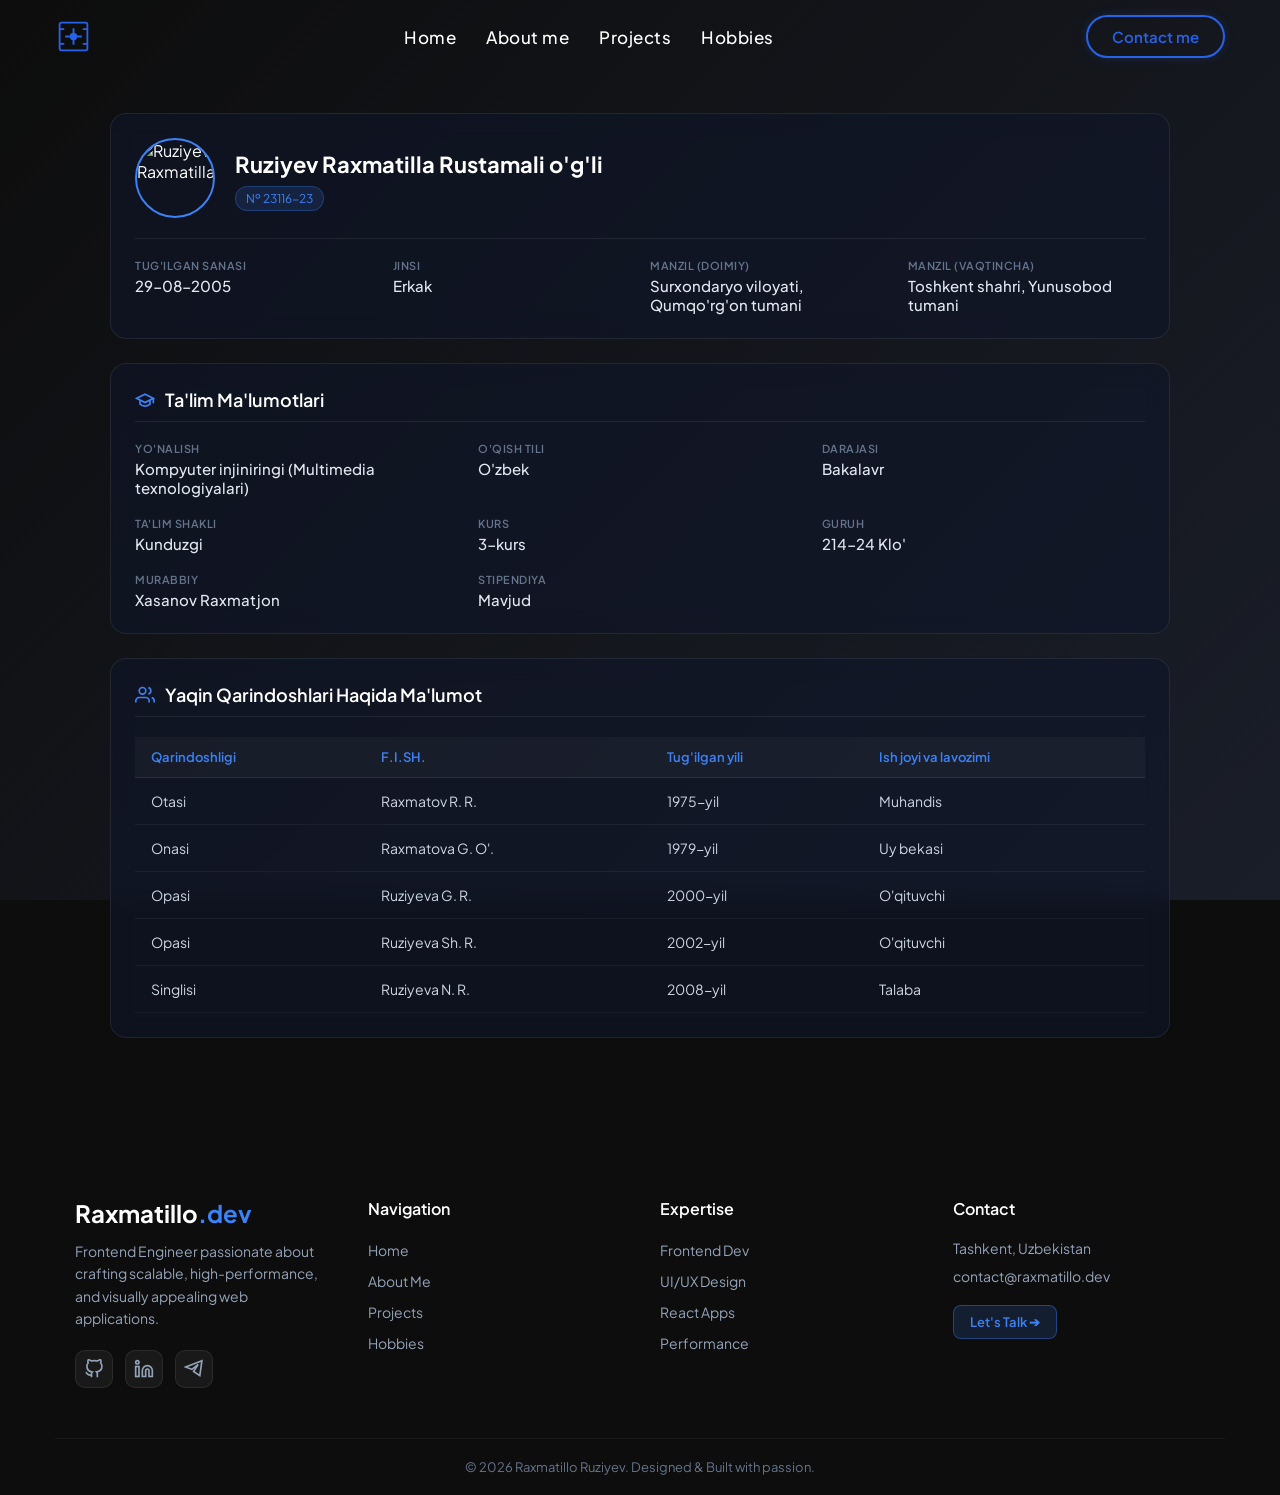
==== about.html @ 4145420a "jdhdh" ====
<!DOCTYPE html>
<html lang="en">

<head>
    <meta charset="UTF-8">
    <meta name="viewport" content="width=device-width, initial-scale=1.0">
    <meta name="description" content="Raxmatillo Ruziyev — Frontend Engineer portfolio">
    <title>About me</title>

    <!-- Google Fonts -->
    <link rel="preconnect" href="https://fonts.googleapis.com">
    <link rel="preconnect" href="https://fonts.gstatic.com" crossorigin>
    <link href="https://fonts.googleapis.com/css2?family=Plus+Jakarta+Sans:wght@400;500;600;700&display=swap"
        rel="stylesheet">

    <!-- Asosiy stillar -->
    <link rel="stylesheet" href="./main.css">
</head>

<body>
    <div class="container">

        <!-- ================= NAVBAR ================= -->
        <nav class="navbar">
            <!-- Logotip -->
            <a href="#home" class="brand" aria-label="Home">
                <div class="ai-logo-box">
                    <svg viewBox="0 0 40 40" fill="none" xmlns="http://www.w3.org/2000/svg">
                        <rect x="5" y="5" width="30" height="30" rx="2" stroke="var(--brand)" stroke-width="2" />
                        <path d="M12 20H28M20 12V28" stroke="var(--brand)" stroke-width="2" stroke-linecap="square" />
                        <circle cx="20" cy="20" r="4" fill="var(--brand)" />
                        <path d="M5 12H10M30 12H35M5 28H10M30 28H35" stroke="var(--brand)" stroke-width="2" />
                    </svg>
                </div>
            </a>

            <!-- Menyu linklari -->
            <ul class="nav-list">
                <li class="nav-item"><a href="./index.html" class="nav-link">Home</a></li>
                <li class="nav-item"><a href="#about" class="nav-link">About me</a></li>
                <li class="nav-item"><a href="./project.html" class="nav-link">Projects</a></li>
                <li class="nav-item"><a href="#hobby" class="nav-link">Hobbies</a></li>
            </ul>

            <!-- "Contact me" tugmasi (JS orqali #contact ga olib boradi) -->
            <div class="nav-action">
                <button class="nav-btn">Contact me</button>
            </div>
        </nav>

        <main class="cv-container">

            <!-- 1-JADVAL: Shaxsiy Ma'lumotlar -->
            <section class="cv-card">
                <div class="cv-header">
                    <div class="cv-avatar-box">
                        <img src="./img/me.jpg" alt="Ruziyev Raxmatilla" class="cv-avatar">
                    </div>
                    <div class="cv-title-box">
                        <h1 class="cv-name">Ruziyev Raxmatilla Rustamali o'g'li</h1>
                        <span class="cv-badge">№ 23116-23</span>
                    </div>
                </div>

                <div class="cv-grid col-4">
                    <div class="cv-item">
                        <span class="cv-label">TUG'ILGAN SANASI</span>
                        <span class="cv-value">29-08-2005</span>
                    </div>
                    <div class="cv-item">
                        <span class="cv-label">JINSI</span>
                        <span class="cv-value">Erkak</span>
                    </div>
                    <div class="cv-item">
                        <span class="cv-label">MANZIL (DOIMIY)</span>
                        <span class="cv-value">Surxondaryo viloyati, Qumqo'rg'on tumani</span>
                    </div>
                    <div class="cv-item">
                        <span class="cv-label">MANZIL (VAQTINCHA)</span>
                        <span class="cv-value">Toshkent shahri, Yunusobod tumani</span>
                    </div>
                </div>
            </section>

            <!-- 2-JADVAL: Ta'lim Ma'lumotlari -->
            <section class="cv-card">
                <div class="cv-section-title">
                    <svg width="20" height="20" viewBox="0 0 24 24" fill="none" stroke="#3b82f6" stroke-width="2">
                        <path d="M22 10v6M2 10l10-5 10 5-10 5z" />
                        <path d="M6 12v5c3 3 9 3 12 0v-5" />
                    </svg>
                    <h2>Ta'lim Ma'lumotlari</h2>
                </div>

                <div class="cv-grid col-2">
                    <div class="cv-item">
                        <span class="cv-label">YO'NALISH</span>
                        <span class="cv-value">Kompyuter injiniringi (Multimedia texnologiyalari)</span>
                    </div>
                    <div class="cv-item">
                        <span class="cv-label">O'QISH TILI</span>
                        <span class="cv-value">O'zbek</span>
                    </div>
                    <div class="cv-item">
                        <span class="cv-label">DARAJASI</span>
                        <span class="cv-value">Bakalavr</span>
                    </div>
                    <div class="cv-item">
                        <span class="cv-label">TA'LIM SHAKLI</span>
                        <span class="cv-value">Kunduzgi</span>
                    </div>
                    <div class="cv-item">
                        <span class="cv-label">KURS</span>
                        <span class="cv-value">3-kurs</span>
                    </div>
                    <div class="cv-item">
                        <span class="cv-label">GURUH</span>
                        <span class="cv-value">214-24 Klo'</span>
                    </div>
                    <div class="cv-item">
                        <span class="cv-label">MURABBIY</span>
                        <span class="cv-value">Xasanov Raxmatjon</span>
                    </div>
                    <div class="cv-item">
                        <span class="cv-label">STIPENDIYA</span>
                        <span class="cv-value">Mavjud</span>
                    </div>
                </div>
            </section>

            <!-- 3-JADVAL: Yaqin Qarindoshlar (Obyektivka formati) -->
            <section class="cv-card">
                <div class="cv-section-title">
                    <svg width="20" height="20" viewBox="0 0 24 24" fill="none" stroke="#3b82f6" stroke-width="2">
                        <path d="M17 21v-2a4 4 0 0 0-4-4H5a4 4 0 0 0-4 4v2" />
                        <circle cx="9" cy="7" r="4" />
                        <path d="M23 21v-2a4 4 0 0 0-3-3.87" />
                        <path d="M16 3.13a4 4 0 0 1 0 7.75" />
                    </svg>
                    <h2>Yaqin Qarindoshlari Haqida Ma'lumot</h2>
                </div>

                <div class="cv-table-wrapper">
                    <table class="cv-table">
                        <thead>
                            <tr>
                                <th>Qarindoshligi</th>
                                <th>F.I.SH.</th>
                                <th>Tug'ilgan yili</th>
                                <th>Ish joyi va lavozimi</th>
                            </tr>
                        </thead>
                        <tbody>
                            <tr>
                                <td>Otasi</td>
                                <td>Raxmatov R. R.</td>
                                <td>1975-yil</td>
                                <td>Muhandis</td>
                            </tr>
                            <tr>
                                <td>Onasi</td>
                                <td>Raxmatova G. O'.</td>
                                <td>1979-yil</td>
                                <td>Uy bekasi</td>
                            </tr>
                            <tr>
                                <td> Opasi</td>
                                <td>Ruziyeva G. R.</td>
                                <td>2000-yil</td>
                                <td>O'qituvchi</td>
                            </tr>
                            <tr>
                                <td> Opasi</td>
                                <td>Ruziyeva Sh. R.</td>
                                <td>2002-yil</td>
                                <td>O'qituvchi</td>
                            </tr>
                            <tr>
                                <td> Singlisi</td>
                                <td>Ruziyeva N. R.</td>
                                <td>2008-yil</td>
                                <td>Talaba</td>
                            </tr>
                        </tbody>
                    </table>
                </div>
            </section>

        </main>
        <!-- ================= FOOTER (Contact tugmasi shu yerga olib keladi) ================= -->
        <footer id="contact" class="footer-section">
            <div class="footer-container">

                <!-- 1-ustun: qisqa bio va ijtimoiy tarmoqlar -->
                <div class="footer-col footer-brand">
                    <h3 class="footer-logo">Raxmatillo<span>.dev</span></h3>
                    <p class="footer-bio">
                        Frontend Engineer passionate about crafting scalable, high-performance, and visually appealing
                        web applications.
                    </p>
                    <div class="footer-socials">
                        <a href="https://github.com/raxmatillo-ruziyev" target="_blank" rel="noopener noreferrer"
                            aria-label="GitHub">
                            <svg width="20" height="20" viewBox="0 0 24 24" fill="none" stroke="currentColor"
                                stroke-width="2">
                                <path
                                    d="M9 19c-5 1.5-5-2.5-7-3m14 6v-3.87a3.37 3.37 0 0 0-.94-2.61c3.14-.35 6.44-1.54 6.44-7A5.44 5.44 0 0 0 20 4.77 5.07 5.07 0 0 0 19.91 1S18.73.65 16 2.48a13.38 13.38 0 0 0-7 0C6.27.65 5.09 1 5.09 1A5.07 5.07 0 0 0 5 4.77a5.44 5.44 0 0 0-1.5 3.78c0 5.42 3.3 6.61 6.44 7A3.37 3.37 0 0 0 9 18.13V22" />
                            </svg>
                        </a>
                        <a href="https://www.linkedin.com/in/raxmatillo-ruziyev-4a2402324/?isSelfProfile=true"
                            target="_blank" rel="noopener noreferrer" aria-label="LinkedIn">
                            <svg width="20" height="20" viewBox="0 0 24 24" fill="none" stroke="currentColor"
                                stroke-width="2">
                                <path
                                    d="M16 8a6 6 0 0 1 6 6v7h-4v-7a2 2 0 0 0-2-2 2 2 0 0 0-2 2v7h-4v-7a6 6 0 0 1 6-6z" />
                                <rect x="2" y="9" width="4" height="12" />
                                <circle cx="4" cy="4" r="2" />
                            </svg>
                        </a>
                        <a href="https://t.me/student_tuit" target="_blank" rel="noopener noreferrer"
                            aria-label="Telegram">
                            <svg width="20" height="20" viewBox="0 0 24 24" fill="none" stroke="currentColor"
                                stroke-width="2">
                                <path d="M21.5 2L2 9.5l7.5 3L17 6.5l-5.5 8.5 7.5 5L21.5 2z" />
                            </svg>
                        </a>
                    </div>
                </div>

                <!-- 2-ustun: navigatsiya -->
                <div class="footer-col">
                    <h4 class="footer-title">Navigation</h4>
                    <ul class="footer-links">
                        <li><a href="#home">Home</a></li>
                        <li><a href="./about.html">About Me</a></li>
                        <li><a href="#projects">Projects</a></li>
                        <li><a href="#hobby">Hobbies</a></li>
                    </ul>
                </div>

                <!-- 3-ustun: xizmatlar -->
                <div class="footer-col">
                    <h4 class="footer-title">Expertise</h4>
                    <ul class="footer-links">
                        <li><a href="#services">Frontend Dev</a></li>
                        <li><a href="#services">UI/UX Design</a></li>
                        <li><a href="#services">React Apps</a></li>
                        <li><a href="#services">Performance</a></li>
                    </ul>
                </div>

                <!-- 4-ustun: aloqa -->
                <div class="footer-col">
                    <h4 class="footer-title">Contact</h4>
                    <ul class="footer-contact-info">
                        <li>Tashkent, Uzbekistan</li>
                        <li><a href="mailto:contact@raxmatillo.dev">contact@raxmatillo.dev</a></li>
                    </ul>
                    <a href="mailto:contact@raxmatillo.dev" class="footer-cta-btn">Let's Talk ➔</a>
                </div>
            </div>

            <!-- Mualliflik huquqi -->
            <div class="footer-bottom">
                <p>© 2026 Raxmatillo Ruziyev. Designed & Built with passion.</p>
            </div>
        </footer>

    </div>

    <script src="./main.js"></script>
</body>

</html>
---- main.css ----
/* =====================================================
   1. O'ZGARUVCHILAR VA BAZAVIY STILLAR
   ===================================================== */

   :root {
    --brand: #2563eb;       /* Asosiy rang (logo, tugmalar, chiziqlar) */
    --brand-glow: #60a5fa;  /* Hover paytidagi porlash rangi */
  }
  
  /* Reset: barcha elementlarda bir xil o'lchov hisoblash */
  * {
    margin: 0;
    padding: 0;
    box-sizing: border-box;
  }
  
  html {
    background-color: #0d0d0d; /* Gradient tugagan joyda ham qorong'i fon */
    scroll-behavior: smooth;   /* Anchor linklarda silliq scroll (JS kerak emas) */
  }
  
  body {
    font-family: 'Plus Jakarta Sans', sans-serif;
    color: #ffffff;
    min-height: 100vh;
    background: linear-gradient(135deg, #0d0d0d 0%, #1a1e29 100%);
    background-attachment: fixed; /* Scroll paytida fon qimirlamaydi */
  }
  
  /* Bo'limlarga o'tganda sticky navbar tagida qolib ketmasligi uchun */
  section[id],
  footer[id] {
    scroll-margin-top: 80px;
  }
  
  .container {
    width: 100%;
    max-width: 1200px;
    margin: 0 auto;
    padding: 0 15px;
  }
  
  
  /* =====================================================
     2. NAVBAR
     ===================================================== */
  
  .navbar {
    display: flex;
    align-items: center;
    justify-content: space-between;
    padding: 15px 0;
    position: sticky;
    top: 0;
    z-index: 100;
    transition: all 0.3s ease;
  }
  
  /* JS scroll > 50px bo'lganda shu klassni qo'shadi (xira oyna effekti) */
  .navbar.scrolled {
    background: rgba(13, 13, 13, 0.8);
    backdrop-filter: blur(10px);
    padding: 10px 0;
    border-bottom: 1px solid rgba(255, 255, 255, 0.1);
  }
  
  /* --- Logotip --- */
  .brand {
    display: flex;
    align-items: center;
    text-decoration: none;
  }
  
  .ai-logo-box {
    width: 37px;
    height: 37px;
    transition: transform 0.3s ease, filter 0.3s ease;
  }
  
  /* Hover: logo o'z rangida neon kabi porlaydi */
  .brand:hover .ai-logo-box {
    transform: scale(1.08);
    filter: drop-shadow(0 0 10px var(--brand)) drop-shadow(0 0 20px var(--brand));
  }
  
  /* --- Menyu linklari --- */
  .nav-list {
    display: flex;
    gap: 30px;
    list-style: none;
  }
  
  .nav-link {
    position: relative;
    padding: 6px 0;
    color: #ffffff;
    font-size: 17px;
    font-weight: 500;
    letter-spacing: 0.5px;
    text-decoration: none;
    transition: color 0.3s cubic-bezier(0.4, 0, 0.2, 1);
  }
  
  /* Hover paytida pastdan chiqadigan chiziq */
  .nav-link::after {
    content: '';
    position: absolute;
    bottom: 0;
    left: 0;
    width: 0;
    height: 2px;
    background: var(--brand);
    box-shadow: 0 0 10px var(--brand);
    border-radius: 2px;
    transition: width 0.35s cubic-bezier(0.4, 0, 0.2, 1);
  }
  
  .nav-link:hover {
    color: var(--brand);
    text-shadow: 0 0 35px var(--brand-glow);
  }
  
  .nav-link:hover::after {
    width: 100%;
  }
  
  /* --- "Contact me" tugmasi --- */
  .nav-btn {
    padding: 10px 24px;
    background: transparent;
    color: var(--brand);
    border: 2px solid var(--brand);
    border-radius: 30px;
    font-family: inherit;
    font-size: 15px;
    font-weight: 600;
    cursor: pointer;
    box-shadow: 0 0 10px rgba(37, 99, 235, 0.2);
    transition: all 0.4s ease;
  }
  
  /* Hover: tugma to'ladi va porlaydi */
  .nav-btn:hover {
    background: var(--brand);
    color: #ffffff;
    box-shadow: 0 0 20px var(--brand), 0 0 35px rgba(37, 99, 235, 0.5);
    transform: translateY(-2px);
  }
  
  .nav-btn:active {
    transform: translateY(0);
  }
  
  
  /* =====================================================
     3. HERO
     ===================================================== */
  
  .hero {
    display: flex;
    align-items: center;
    justify-content: space-between;
    gap: 60px;
    padding: 100px 0;
  }
  
  .hero-content {
    flex: 1;
  }
  
  .badge {
    display: inline-block;
    padding: 8px 18px;
    background: rgba(37, 99, 235, 0.15);
    color: var(--brand-glow);
    border: 1px solid rgba(37, 99, 235, 0.3);
    border-radius: 20px;
    font-size: 14px;
    font-weight: 500;
  }
  
  .hero-title {
    margin: 18px 0 10px;
    font-size: 52px;
    font-weight: 700;
    line-height: 1.15;
    color: #ffffff;
  }
  
  /* Ismni ajratib ko'rsatish (rangli + porlash) */
  .highlight {
    color: var(--brand);
    text-shadow: 0 0 20px var(--brand);
  }
  
  .hero-subtitle {
    margin-bottom: 16px;
    font-size: 22px;
    font-weight: 600;
    color: #94a3b8;
  }
  
  .hero-description {
    max-width: 520px;
    margin-bottom: 35px;
    font-size: 17px;
    line-height: 1.6;
    color: #a1a1aa;
  }
  
  .hero-actions {
    display: flex;
    gap: 16px;
  }
  
  /* --- Asosiy va ikkilamchi tugmalar --- */
  .btn-primary {
    padding: 14px 32px;
    background: var(--brand);
    color: #ffffff;
    border-radius: 30px;
    font-weight: 600;
    text-decoration: none;
    box-shadow: 0 0 15px var(--brand);
    transition: all 0.3s ease;
  }
  
  .btn-primary:hover {
    box-shadow: 0 0 25px var(--brand);
    transform: translateY(-2px);
  }
  
  .btn-secondary {
    padding: 14px 32px;
    background: transparent;
    color: #ffffff;
    border: 1px solid rgba(255, 255, 255, 0.2);
    border-radius: 30px;
    font-weight: 600;
    text-decoration: none;
    transition: all 0.3s ease;
  }
  
  .btn-secondary:hover {
    border-color: #ffffff;
    background: rgba(255, 255, 255, 0.08);
  }
  
  /* --- Kod ko'rinishidagi karta (o'ng tomon) --- */
  .hero-visual {
    flex: 1.2;
    display: flex;
    justify-content: flex-end;
  }
  
  .visual-card {
    width: 100%;
    max-width: 600px;
    padding: 24px;
    background: #0f172a;
    border: 1px solid rgba(255, 255, 255, 0.12);
    border-radius: 16px;
    box-shadow: 0 20px 40px rgba(0, 0, 0, 0.6), 0 0 25px rgba(37, 99, 235, 0.25);
    transition: transform 0.3s ease, box-shadow 0.3s ease;
  }
  
  .visual-card:hover {
    transform: translateY(-5px);
    box-shadow: 0 25px 50px rgba(0, 0, 0, 0.7), 0 0 35px rgba(37, 99, 235, 0.35);
  }
  
  /* Karta tepasi: 3 ta rangli nuqta + fayl nomi */
  .code-header {
    display: flex;
    align-items: center;
    gap: 8px;
    margin-bottom: 20px;
    padding-bottom: 12px;
    border-bottom: 1px solid rgba(255, 255, 255, 0.08);
  }
  
  .code-title {
    margin-left: auto;
    font-family: monospace;
    font-size: 13px;
    color: #64748b;
  }
  
  .dot {
    width: 12px;
    height: 12px;
    border-radius: 50%;
  }
  
  .red    { background: #ef4444; }
  .yellow { background: #f59e0b; }
  .green  { background: #10b981; }
  
  /* Kod matni va sintaksis ranglari */
  .code-body {
    overflow-x: auto;
    font-family: 'Fira Code', Consolas, Monaco, monospace;
    font-size: 15px;
    line-height: 1.7;
    color: #e2e8f0;
  }
  
  .keyword { color: #f472b6; }
  .string  { color: #38bdf8; }
  
  
  /* =====================================================
     4. STATISTIKA
     ===================================================== */
  
  .stats-section {
    width: 100%;
    max-width: 1200px;
    margin: 0 auto 20px;
  }
  
  /* Shisha effektli (glassmorphism) konteyner, ustunlar avtomatik joylashadi */
  .stats-container {
    display: grid;
    grid-template-columns: repeat(auto-fit, minmax(200px, 1fr));
    gap: 20px;
    padding: 24px 16px;
    background-color: rgba(15, 23, 42, 0.6);
    border: 1px solid rgba(255, 255, 255, 0.08);
    border-radius: 16px;
    backdrop-filter: blur(12px);
    box-shadow: 0 10px 30px rgba(0, 0, 0, 0.3);
  }
  
  .stat-card {
    text-align: center;
  }
  
  .stat-number {
    font-size: 32px;
    font-weight: 700;
    color: #3b82f6;
    text-shadow: 0 0 12px rgba(59, 130, 246, 0.5);
  }
  
  .stat-label {
    margin-top: 6px;
    font-size: 14px;
    color: #94a3b8;
  }
  
  
  /* =====================================================
     5. SERVICES
     ===================================================== */
  
  .services-section {
    width: 100%;
    max-width: 1200px;
    margin: 60px auto;
    padding: 0 20px;
  }
  
  .services-header {
    margin-bottom: 40px;
    text-align: center;
  }
  
  .services-subtitle {
    font-size: 14px;
    font-weight: 600;
    letter-spacing: 1px;
    text-transform: uppercase;
    color: #3b82f6;
  }
  
  .services-title {
    margin-top: 10px;
    font-size: 32px;
    font-weight: 700;
    color: #ffffff;
  }
  
  .services-container {
    display: grid;
    grid-template-columns: repeat(auto-fit, minmax(240px, 1fr));
    gap: 20px;
  }
  
  .service-card {
    padding: 28px 20px;
    background-color: rgba(15, 23, 42, 0.6);
    border: 1px solid rgba(255, 255, 255, 0.08);
    border-radius: 16px;
    backdrop-filter: blur(12px);
    transition: all 0.3s ease;
  }
  
  .service-card:hover {
    transform: translateY(-5px);
    border-color: rgba(59, 130, 246, 0.4);
    box-shadow: 0 10px 25px rgba(59, 130, 246, 0.15);
  }
  
  /* Ajratib ko'rsatilgan karta (2-karta) */
  .service-card.active-card {
    background-color: #1e293b;
    border-color: #3b82f6;
    box-shadow: 0 0 20px rgba(59, 130, 246, 0.25);
  }
  
  .card-icon {
    display: flex;
    align-items: center;
    justify-content: center;
    width: 48px;
    height: 48px;
    margin-bottom: 20px;
    background-color: rgba(59, 130, 246, 0.1);
    border-radius: 12px;
  }
  
  .active-card .card-icon {
    background-color: #3b82f6;
  }
  
  .card-title {
    margin-bottom: 12px;
    font-size: 18px;
    font-weight: 600;
    color: #ffffff;
  }
  
  .card-desc {
    font-size: 14px;
    line-height: 1.5;
    color: #94a3b8;
  }
  
  
  /* =====================================================
     6. PROJECTS (PORTFOLIO)
     ===================================================== */
  
  .portfolio-section {
    width: 100%;
    max-width: 1200px;
    margin: 80px auto;
  }
  
  .portfolio-header {
    margin-bottom: 50px;
    text-align: center;
  }
  
  .portfolio-subtitle {
    font-size: 14px;
    font-weight: 600;
    letter-spacing: 1px;
    text-transform: uppercase;
    color: #3b82f6;
  }
  
  .portfolio-title {
    margin: 10px 0 12px;
    font-size: 32px;
    font-weight: 700;
    color: #ffffff;
  }
  
  .portfolio-desc {
    max-width: 600px;
    margin: 0 auto;
    font-size: 15px;
    line-height: 1.6;
    color: #94a3b8;
  }
  
  /* Keng ekranda 2 ustun; min(100%, 450px) tor ekranda gorizontal scroll chiqmasligini ta'minlaydi */
  .portfolio-grid {
    display: grid;
    grid-template-columns: repeat(auto-fit, minmax(min(100%, 450px), 1fr));
    gap: 30px;
  }
  
  .project-card {
    overflow: hidden;
    background-color: rgba(15, 23, 42, 0.6);
    border: 1px solid rgba(255, 255, 255, 0.08);
    border-radius: 16px;
    backdrop-filter: blur(12px);
    transition: all 0.3s ease;
  }
  
  .project-card:hover {
    transform: translateY(-6px);
    border-color: rgba(59, 130, 246, 0.4);
    box-shadow: 0 12px 30px rgba(59, 130, 246, 0.2);
  }
  
  /* Rasm ramkasi: uzun skrinshotning yuqori qismi ko'rinadi */
  .project-image-wrapper {
    width: 100%;
    height: 300px;
    overflow: hidden;
    border-bottom: 1px solid rgba(255, 255, 255, 0.05);
  }
  
  .project-image {
    width: 100%;
    height: 100%;
    object-fit: cover;
    object-position: top center;
  }
  
  .project-content {
    padding: 24px;
  }
  
  .project-tags {
    display: flex;
    gap: 8px;
    margin-bottom: 12px;
  }
  
  .tag {
    padding: 4px 10px;
    font-size: 12px;
    color: #3b82f6;
    background-color: rgba(59, 130, 246, 0.1);
    border: 1px solid rgba(59, 130, 246, 0.2);
    border-radius: 20px;
  }
  
  .project-title {
    margin-bottom: 10px;
    font-size: 20px;
    font-weight: 600;
    color: #ffffff;
  }
  
  .project-details {
    margin-bottom: 20px;
    font-size: 14px;
    line-height: 1.5;
    color: #94a3b8;
  }
  
  /* "View Details" linki (strelka hoverda o'ngga suriladi) */
  .project-link {
    display: inline-flex;
    align-items: center;
    gap: 8px;
    font-size: 14px;
    font-weight: 600;
    color: #3b82f6;
    text-decoration: none;
    transition: color 0.2s ease;
  }
  
  .project-link:hover {
    color: #60a5fa;
  }
  
  .project-link svg {
    transition: transform 0.2s ease;
  }
  
  .project-link:hover svg {
    transform: translateX(4px);
  }
  
  
  /* =====================================================
     7. FOOTER
     ===================================================== */
  
  .footer-section {
    width: 100%;
    margin-top: 100px;
    padding: 60px 0 20px;
  }
  
  .footer-container {
    display: grid;
    grid-template-columns: repeat(auto-fit, minmax(220px, 1fr));
    gap: 40px;
    width: 100%;
    max-width: 1200px;
    margin: 0 auto;
    padding: 0 20px;
  }
  
  /* --- 1-ustun: logo, bio, ijtimoiy tarmoqlar --- */
  .footer-logo {
    margin-bottom: 12px;
    font-size: 24px;
    font-weight: 700;
    color: #ffffff;
  }
  
  .footer-logo span {
    color: #3b82f6;
  }
  
  .footer-bio {
    margin-bottom: 20px;
    font-size: 14px;
    line-height: 1.6;
    color: #94a3b8;
  }
  
  .footer-socials {
    display: flex;
    gap: 12px;
  }
  
  .footer-socials a {
    display: flex;
    align-items: center;
    justify-content: center;
    width: 38px;
    height: 38px;
    color: #94a3b8;
    background-color: rgba(255, 255, 255, 0.05);
    border: 1px solid rgba(255, 255, 255, 0.08);
    border-radius: 10px;
    text-decoration: none;
    transition: all 0.3s ease;
  }
  
  .footer-socials a:hover {
    color: #3b82f6;
    border-color: rgba(59, 130, 246, 0.4);
    background-color: rgba(59, 130, 246, 0.1);
    transform: translateY(-3px);
  }
  
  /* --- 2, 3, 4-ustunlar: sarlavha va linklar --- */
  .footer-title {
    margin-bottom: 20px;
    font-size: 16px;
    font-weight: 600;
    color: #ffffff;
  }
  
  .footer-links,
  .footer-contact-info {
    list-style: none;
  }
  
  .footer-links li,
  .footer-contact-info li {
    margin-bottom: 10px;
  }
  
  .footer-links a,
  .footer-contact-info a,
  .footer-contact-info li {
    font-size: 14px;
    color: #94a3b8;
    text-decoration: none;
    transition: color 0.2s ease;
  }
  
  .footer-links a:hover,
  .footer-contact-info a:hover {
    color: #3b82f6;
  }
  
  /* "Let's Talk" tugmasi */
  .footer-cta-btn {
    display: inline-block;
    margin-top: 10px;
    padding: 8px 16px;
    color: #3b82f6;
    background-color: rgba(59, 130, 246, 0.15);
    border: 1px solid rgba(59, 130, 246, 0.4);
    border-radius: 8px;
    font-size: 13px;
    font-weight: 600;
    text-decoration: none;
    transition: all 0.3s ease;
  }
  
  .footer-cta-btn:hover {
    color: #ffffff;
    background-color: #3b82f6;
    box-shadow: 0 0 15px rgba(59, 130, 246, 0.4);
  }
  
  /* --- Pastki qism: mualliflik huquqi --- */
  .footer-bottom {
    max-width: 1200px;
    margin: 50px auto 0;
    padding: 20px 20px 0;
    border-top: 1px solid rgba(255, 255, 255, 0.05);
    text-align: center;
  }
  
  .footer-bottom p {
    font-size: 13px;
    color: #64748b;
  }
  
  
  /* =====================================================
     8. MOSLASHUVCHANLIK (RESPONSIVE)
     ===================================================== */
  
  /* Planshet: hero bloki ustma-ust joylashadi */
  @media (max-width: 900px) {
    .hero {
      flex-direction: column;
      padding: 60px 0;
      gap: 40px;
    }
  
    .hero-visual {
      width: 100%;
      justify-content: center;
    }
  
    .hero-title {
      font-size: 40px;
    }
  }
  
  /* Telefon: menyu va tugmalar ixchamlashadi */
  @media (max-width: 640px) {
    .nav-list {
      gap: 16px;
    }
  
    .nav-link {
      font-size: 14px;
    }
  
    .nav-btn {
      padding: 8px 14px;
      font-size: 13px;
    }
  
    .hero-title {
      font-size: 32px;
    }
  
    .hero-actions {
      flex-wrap: wrap;
    }
  }

  /* ==========================================
   CV / OBYEKTIVKA STYLES
   ========================================== */

.cv-container {
  width: 100%;
  max-width: 1100px;
  margin-top: 40px;
  margin-bottom: 60px;
  margin-left: auto;
  margin-right: auto;
  padding-left: 20px;
  padding-right: 20px;
}

/* Blok kartasi */
.cv-card {
  background-color: rgba(15, 23, 42, 0.6);
  border-width: 1px;
  border-style: solid;
  border-color: rgba(255, 255, 255, 0.08);
  border-radius: 16px;
  padding: 24px;
  margin-bottom: 24px;
  backdrop-filter: blur(12px);
}

/* Profil yuqori qismi */
.cv-header {
  display: flex;
  align-items: center;
  gap: 20px;
  padding-bottom: 20px;
  margin-bottom: 20px;
  border-bottom: 1px solid rgba(255, 255, 255, 0.08);
}

.cv-avatar-box {
  width: 80px;
  height: 80px;
  border-radius: 50%;
  overflow: hidden;
  border: 2px solid #3b82f6;
  flex-shrink: 0;
}

.cv-avatar {
  width: 100%;
  height: 100%;
  object-fit: cover;
}

.cv-name {
  font-size: 22px;
  font-weight: 700;
  color: #ffffff;
  margin: 0 0 8px 0;
}

.cv-badge {
  font-size: 12px;
  background-color: rgba(59, 130, 246, 0.15);
  color: #3b82f6;
  padding: 4px 10px;
  border-radius: 12px;
  border: 1px solid rgba(59, 130, 246, 0.3);
}

/* Sarlavhalar */
.cv-section-title {
  display: flex;
  align-items: center;
  gap: 10px;
  margin-bottom: 20px;
  padding-bottom: 10px;
  border-bottom: 1px solid rgba(255, 255, 255, 0.08);
}

.cv-section-title h2 {
  font-size: 18px;
  font-weight: 600;
  color: #ffffff;
  margin: 0;
}

/* Grid Layout (2 va 4 ustunli) */
.cv-grid {
  display: grid;
  gap: 20px;
}

.cv-grid.col-4 {
  grid-template-columns: repeat(auto-fit, minmax(200px, 1fr));
}

.cv-grid.col-2 {
  grid-template-columns: repeat(auto-fit, minmax(300px, 1fr));
}

.cv-item {
  display: flex;
  flex-direction: column;
}

.cv-label {
  font-size: 11px;
  font-weight: 600;
  color: #64748b;
  text-transform: uppercase;
  letter-spacing: 0.5px;
  margin-bottom: 4px;
}

.cv-value {
  font-size: 15px;
  color: #e2e8f0;
  font-weight: 500;
}

/* 3-Jadval: Table stili */
.cv-table-wrapper {
  width: 100%;
  overflow-x: auto;
}

.cv-table {
  width: 100%;
  border-collapse: collapse;
  text-align: left;
}

.cv-table th {
  background-color: rgba(255, 255, 255, 0.03);
  color: #3b82f6;
  font-size: 13px;
  font-weight: 600;
  padding: 12px 16px;
  border-bottom: 1px solid rgba(255, 255, 255, 0.08);
}

.cv-table td {
  padding: 14px 16px;
  font-size: 14px;
  color: #cbd5e1;
  border-bottom: 1px solid rgba(255, 255, 255, 0.05);
}

.cv-table tbody tr:hover {
  background-color: rgba(255, 255, 255, 0.02);
}

/* ==========================================
   MINIMALIST PROGRESS & LOADER STYLES
   ========================================== */

   .progress-page {
    width: 100%;
    min-height: 65vh;
    display: flex;
    align-items: center;
    justify-content: center;
    padding-left: 20px;
    padding-right: 20px;
    margin-bottom: 60px;
  }
  
  .progress-card {
    margin-top:100px;
    width: 100%;
    max-width: 600px;
    background-color: rgba(15, 23, 42, 0.5);
    border-width: 1px;
    border-style: solid;
    border-color: rgba(255, 255, 255, 0.08);
    border-radius: 20px;
    padding: 48px 32px;
    text-align: center;
    backdrop-filter: blur(12px);
  }
  
  /* SODDA VA ELEGANT LOADER */
  .minimal-loader {
    width: 100px;
    height: 100px;
    margin-left: auto;
    margin-right: auto;
    margin-bottom: 40px;
    border-width: 3px;
    border-style: solid;
    border-color: transparent;
    border-top-color: #3b82f6;
    border-radius: 50%;
    animation: smoothSpin 1.3s linear infinite;
  }
  
  @keyframes smoothSpin {
    0% { transform: rotate(0deg); }
    25% { transform: rotate(90deg); }
    50% { transform: rotate(180deg); }
    100% { transform: rotate(360deg); }
  }
  
  /* Sarlavha va Matnlar */
  .progress-subtitle {
    font-size: 12px;
    color: #3b82f6;
    text-transform: uppercase;
    letter-spacing: 1.5px;
    font-weight: 600;
  }
  
  .progress-title {
    font-size: 26px;
    font-weight: 700;
    color: #ffffff;
    margin-top: 8px;
    margin-bottom: 12px;
  }
  
  .progress-desc {
    font-size: 14px;
    color: #94a3b8;
    line-height: 1.6;
    margin-top: 0;
    margin-bottom: 28px;
  }
  
  /* Sodda Tugma */
  .back-home-btn {
    display: inline-flex;
    align-items: center;
    gap: 8px;
    padding: 10px 20px;
    background-color: rgba(255, 255, 255, 0.05);
    border: 1px solid rgba(255, 255, 255, 0.1);
    color: #ffffff;
    border-radius: 10px;
    font-size: 14px;
    font-weight: 500;
    text-decoration: none;
    transition: all 0.2s ease;
  }
  
  .back-home-btn:hover {
    background-color: rgba(59, 130, 246, 0.15);
    border-color: rgba(59, 130, 246, 0.4);
    color: #3b82f6;
  }
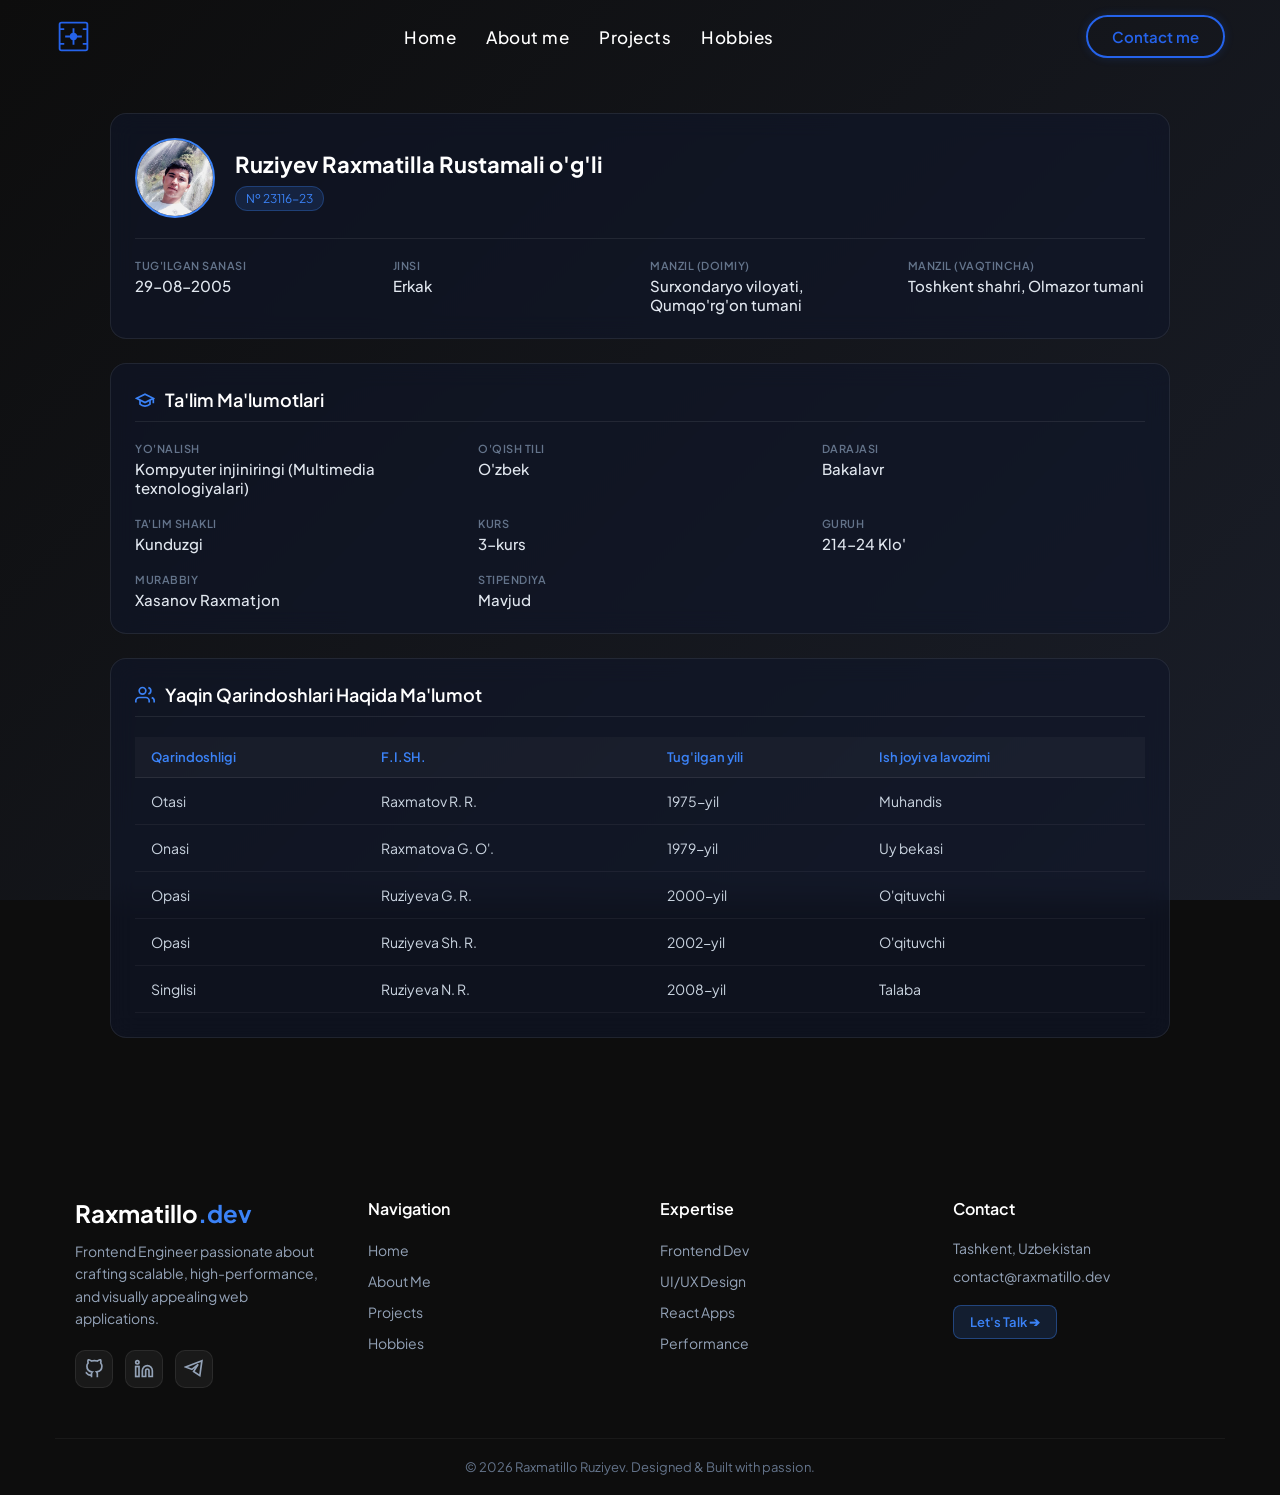
==== commit 42cd2bd1: "add" ====
--- a/about.html
+++ b/about.html
@@ -77,7 +77,7 @@
                     </div>
                     <div class="cv-item">
                         <span class="cv-label">MANZIL (VAQTINCHA)</span>
-                        <span class="cv-value">Toshkent shahri, Yunusobod tumani</span>
+                        <span class="cv-value">Toshkent shahri, Olmazor tumani</span>
                     </div>
                 </div>
             </section>
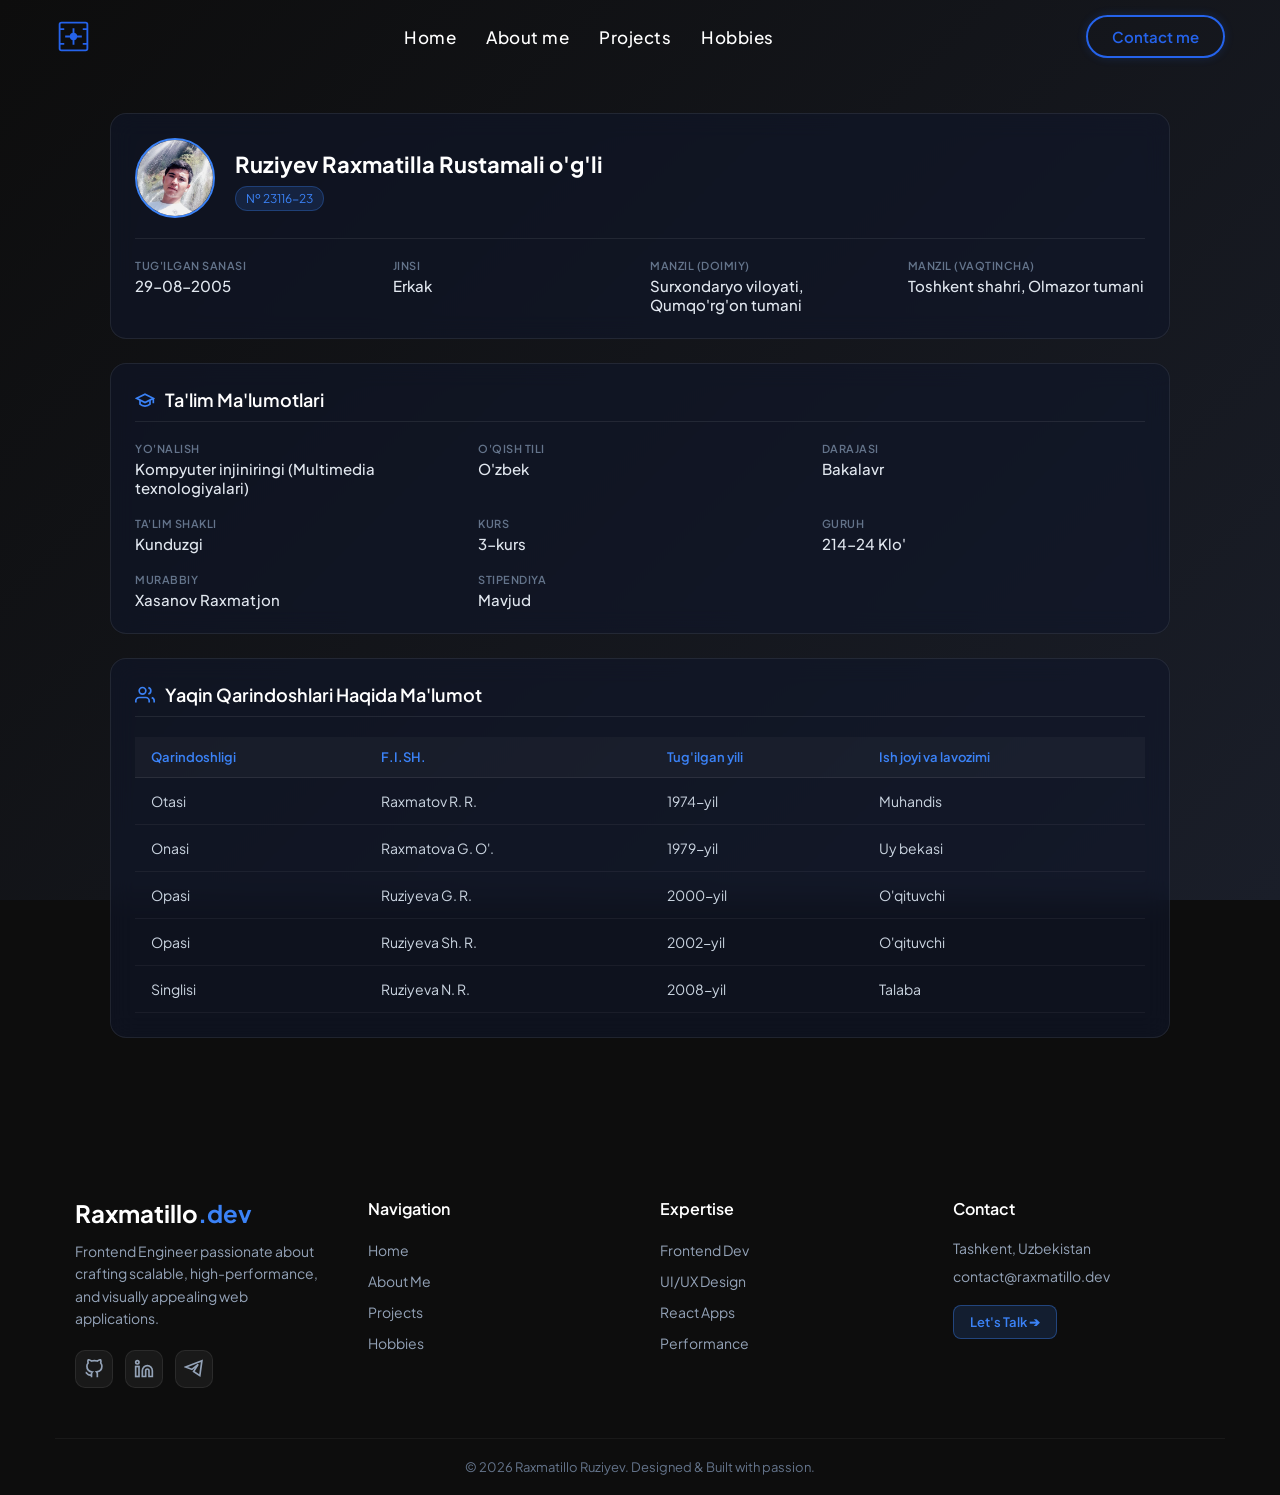
==== commit 9972e934: "add" ====
--- a/about.html
+++ b/about.html
@@ -154,7 +154,7 @@
                             <tr>
                                 <td>Otasi</td>
                                 <td>Raxmatov R. R.</td>
-                                <td>1975-yil</td>
+                                <td>1974-yil</td>
                                 <td>Muhandis</td>
                             </tr>
                             <tr>
